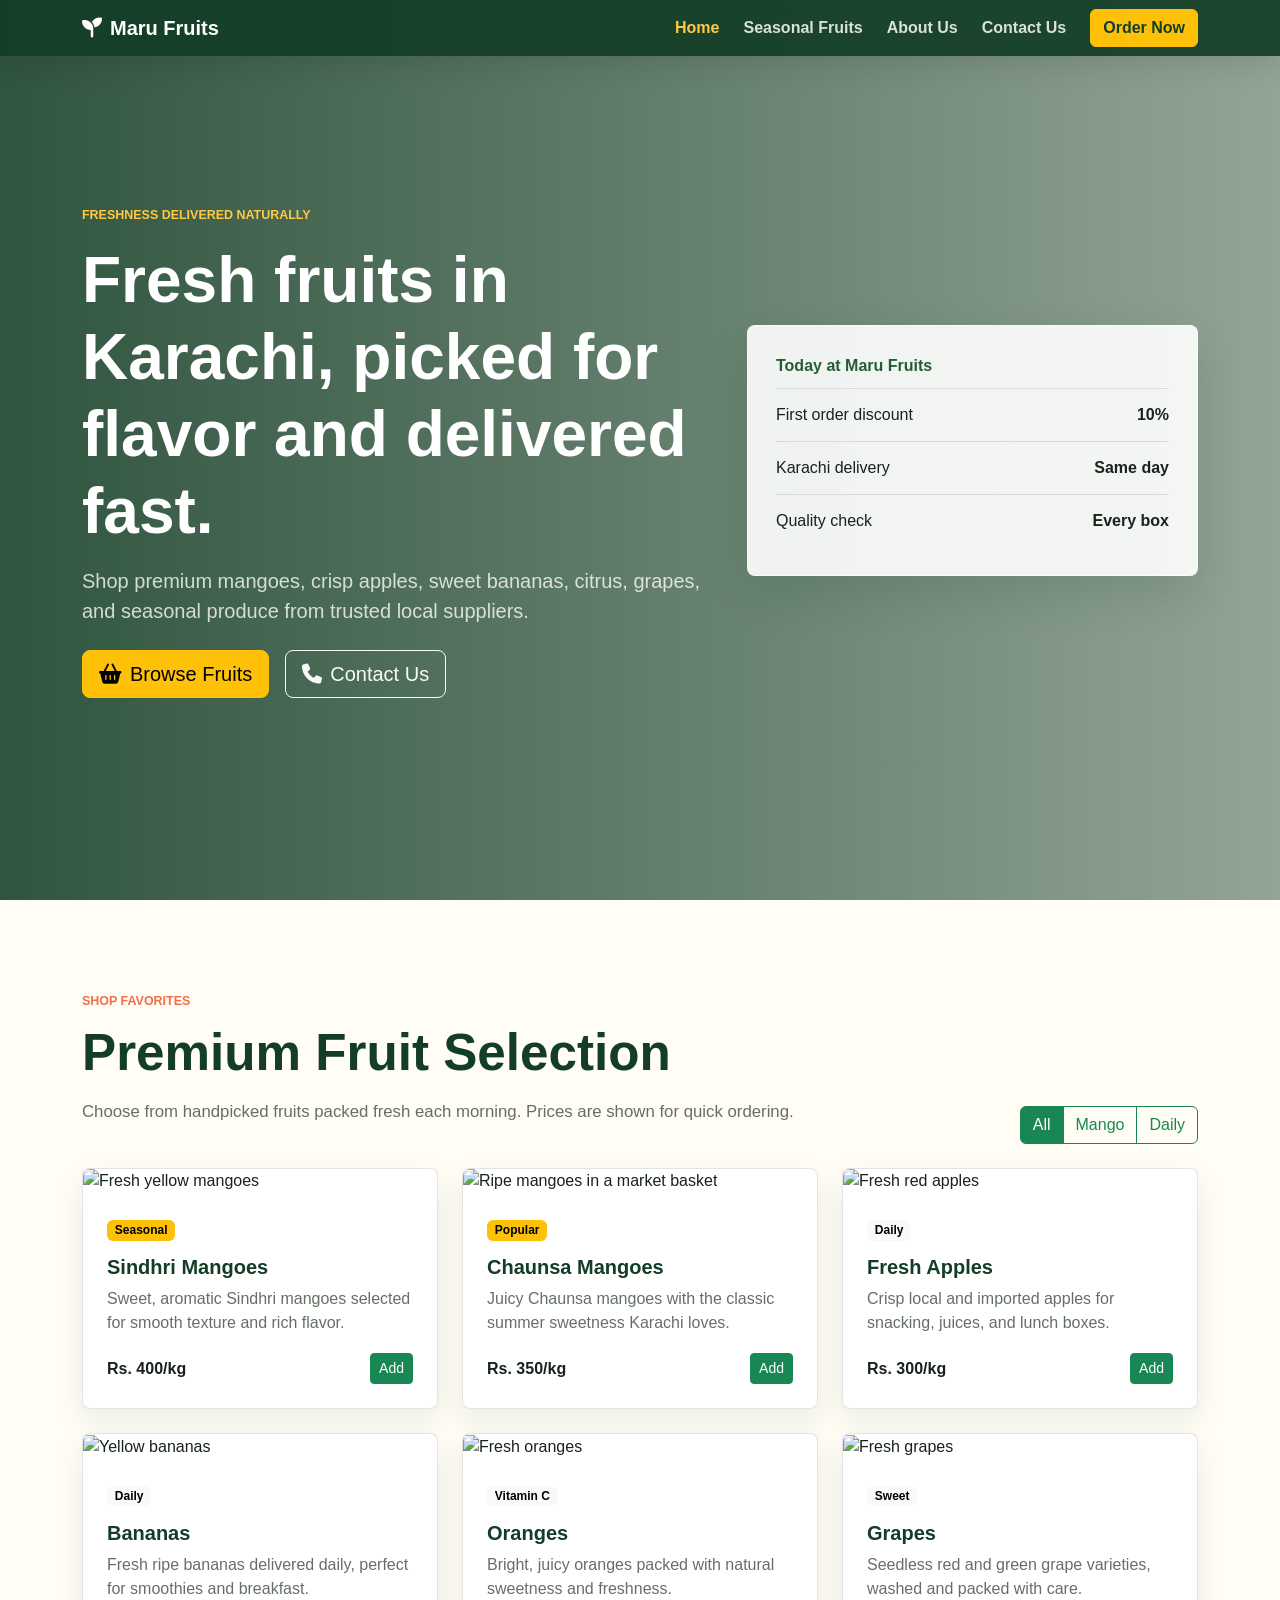
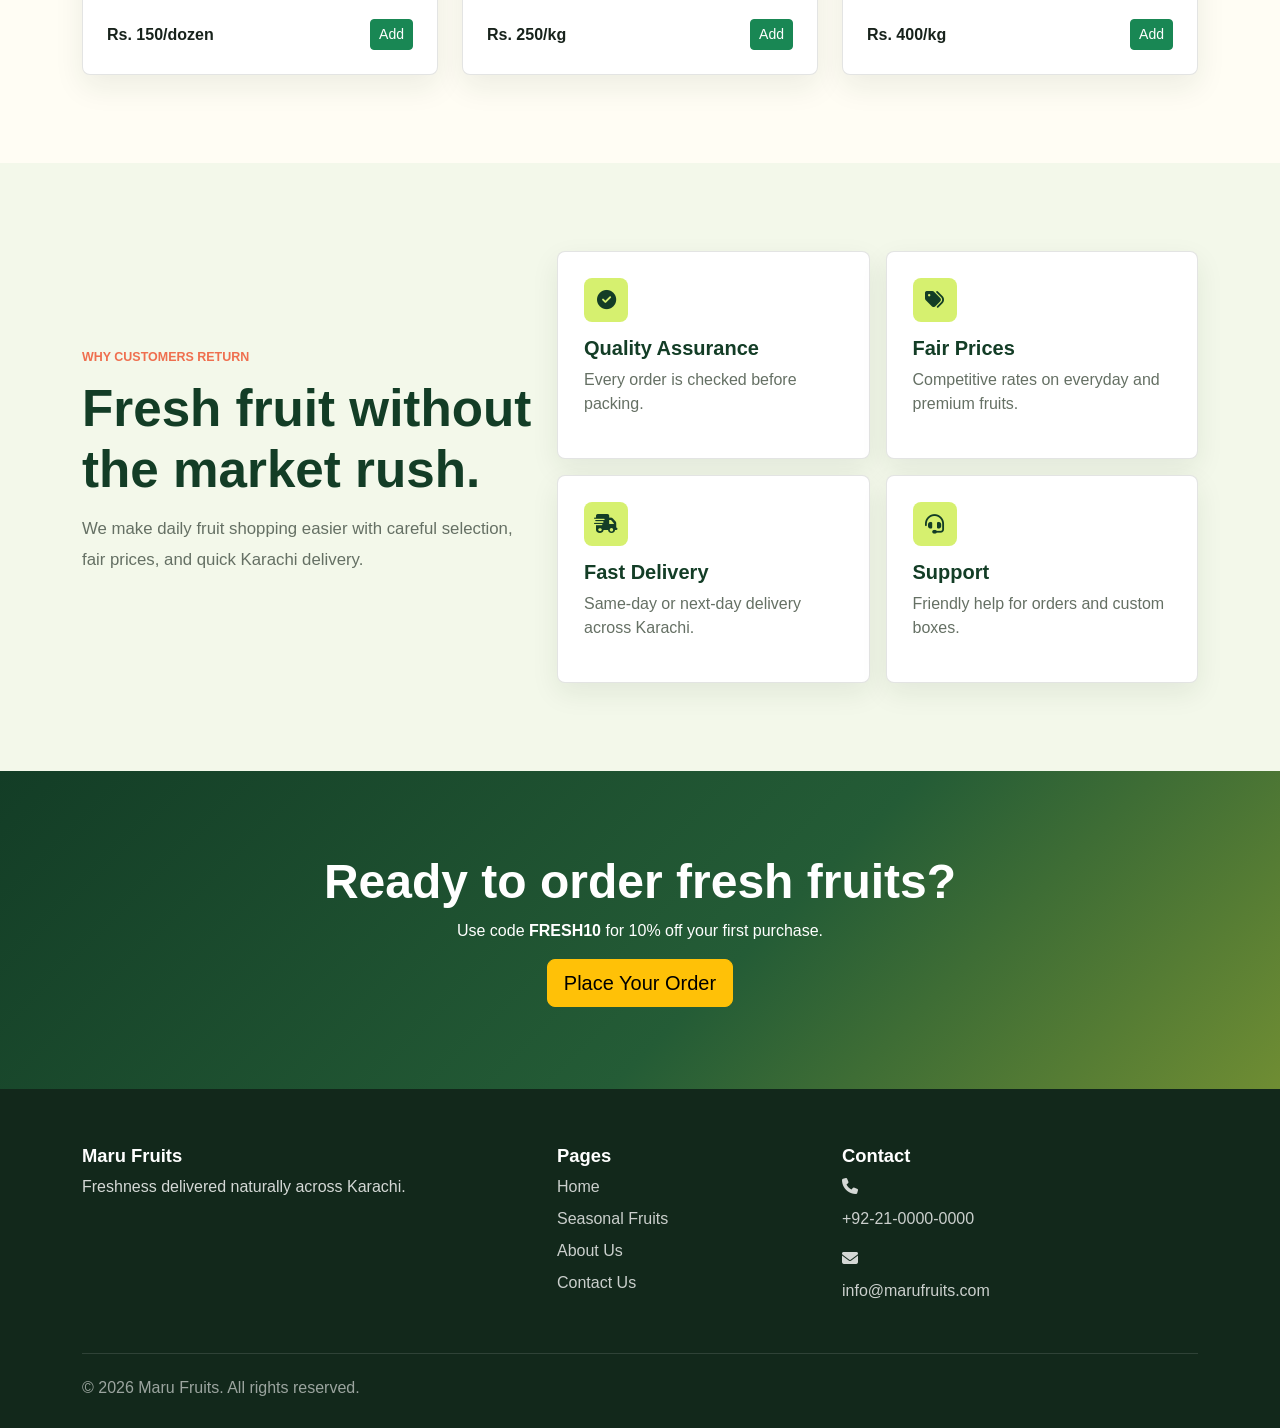
==== index.html @ 50dccb9a "files added" ====
<!DOCTYPE html>
<html lang="en">
<head>
    <meta charset="UTF-8">
    <meta name="viewport" content="width=device-width, initial-scale=1.0">
    <title>Best Fruits Shop in Karachi | Maru Fruits</title>
    <meta name="description" content="Buy fresh fruits online in Karachi at affordable prices. Maru Fruits delivers seasonal fruits, mangoes, and organic produce directly to your home.">
    <meta name="keywords" content="fresh fruits in Karachi, buy fruits online, seasonal fruits, mangoes, organic fruits">
    <meta name="author" content="Maru Fruits">
    <link rel="canonical" href="https://www.marufruits.com/">
    <link href="https://cdn.jsdelivr.net/npm/bootstrap@5.3.3/dist/css/bootstrap.min.css" rel="stylesheet">
    <link rel="stylesheet" href="https://cdnjs.cloudflare.com/ajax/libs/font-awesome/6.5.2/css/all.min.css">
    <link rel="stylesheet" href="styles.css">
</head>
<body>
    <nav class="navbar navbar-expand-lg fixed-top navbar-dark site-nav">
        <div class="container">
            <a class="navbar-brand fw-bold" href="index.html"><i class="fa-solid fa-seedling me-2"></i>Maru Fruits</a>
            <button class="navbar-toggler" type="button" data-bs-toggle="collapse" data-bs-target="#mainNav" aria-controls="mainNav" aria-expanded="false" aria-label="Toggle navigation">
                <span class="navbar-toggler-icon"></span>
            </button>
            <div class="collapse navbar-collapse" id="mainNav">
                <ul class="navbar-nav ms-auto align-items-lg-center gap-lg-2">
                    <li class="nav-item"><a class="nav-link active" href="index.html">Home</a></li>
                    <li class="nav-item"><a class="nav-link" href="seasonal-fruits.html">Seasonal Fruits</a></li>
                    <li class="nav-item"><a class="nav-link" href="about.html">About Us</a></li>
                    <li class="nav-item"><a class="nav-link" href="contact.html">Contact Us</a></li>
                    <li class="nav-item"><a class="btn btn-warning ms-lg-2 nav-order" href="contact.html">Order Now</a></li>
                </ul>
            </div>
        </div>
    </nav>

    <header class="hero home-hero">
        <div class="container">
            <div class="row align-items-center min-vh-100 py-5">
                <div class="col-lg-7 reveal">
                    <span class="eyebrow">Freshness delivered naturally</span>
                    <h1 class="display-3 fw-bold text-white mt-3">Fresh fruits in Karachi, picked for flavor and delivered fast.</h1>
                    <p class="lead text-white-75 mt-3">Shop premium mangoes, crisp apples, sweet bananas, citrus, grapes, and seasonal produce from trusted local suppliers.</p>
                    <div class="d-flex flex-wrap gap-3 mt-4">
                        <a class="btn btn-warning btn-lg" href="#fruits"><i class="fa-solid fa-basket-shopping me-2"></i>Browse Fruits</a>
                        <a class="btn btn-outline-light btn-lg" href="contact.html"><i class="fa-solid fa-phone me-2"></i>Contact Us</a>
                    </div>
                </div>
                <div class="col-lg-5 reveal">
                    <div class="hero-panel">
                        <p class="panel-label">Today at Maru Fruits</p>
                        <div class="d-flex justify-content-between align-items-center">
                            <span>First order discount</span>
                            <strong>10%</strong>
                        </div>
                        <div class="d-flex justify-content-between align-items-center">
                            <span>Karachi delivery</span>
                            <strong>Same day</strong>
                        </div>
                        <div class="d-flex justify-content-between align-items-center">
                            <span>Quality check</span>
                            <strong>Every box</strong>
                        </div>
                    </div>
                </div>
            </div>
        </div>
    </header>

    <main>
        <section class="section-pad" id="fruits">
            <div class="container">
                <div class="row align-items-end mb-4">
                    <div class="col-lg-8 reveal">
                        <span class="section-kicker">Shop favorites</span>
                        <h2 class="section-title">Premium Fruit Selection</h2>
                        <p class="section-copy">Choose from handpicked fruits packed fresh each morning. Prices are shown for quick ordering.</p>
                    </div>
                    <div class="col-lg-4 text-lg-end reveal">
                        <div class="btn-group fruit-filter" role="group" aria-label="Fruit filters">
                            <button class="btn btn-outline-success active" data-filter="all">All</button>
                            <button class="btn btn-outline-success" data-filter="mango">Mango</button>
                            <button class="btn btn-outline-success" data-filter="daily">Daily</button>
                        </div>
                    </div>
                </div>

                <div class="row g-4">
                    <div class="col-md-6 col-lg-4 fruit-item reveal" data-category="mango">
                        <article class="fruit-card">
                            <img src="https://images.unsplash.com/photo-1553279768-865429fa0078?auto=format&fit=crop&w=900&q=80" alt="Fresh yellow mangoes">
                            <div class="fruit-card-body">
                                <span class="badge text-bg-warning">Seasonal</span>
                                <h3>Sindhri Mangoes</h3>
                                <p>Sweet, aromatic Sindhri mangoes selected for smooth texture and rich flavor.</p>
                                <div class="price-row"><strong>Rs. 400/kg</strong><button class="btn btn-sm btn-success add-cart">Add</button></div>
                            </div>
                        </article>
                    </div>
                    <div class="col-md-6 col-lg-4 fruit-item reveal" data-category="mango">
                        <article class="fruit-card">
                            <img src="https://images.unsplash.com/photo-1623930376395-0f3ad22cfac2?auto=format&fit=crop&w=900&q=80" alt="Ripe mangoes in a market basket">
                            <div class="fruit-card-body">
                                <span class="badge text-bg-warning">Popular</span>
                                <h3>Chaunsa Mangoes</h3>
                                <p>Juicy Chaunsa mangoes with the classic summer sweetness Karachi loves.</p>
                                <div class="price-row"><strong>Rs. 350/kg</strong><button class="btn btn-sm btn-success add-cart">Add</button></div>
                            </div>
                        </article>
                    </div>
                    <div class="col-md-6 col-lg-4 fruit-item reveal" data-category="daily">
                        <article class="fruit-card">
                            <img src="https://images.unsplash.com/photo-1560806887-1e4cd0b6cbd6?auto=format&fit=crop&w=900&q=80" alt="Fresh red apples">
                            <div class="fruit-card-body">
                                <span class="badge text-bg-light">Daily</span>
                                <h3>Fresh Apples</h3>
                                <p>Crisp local and imported apples for snacking, juices, and lunch boxes.</p>
                                <div class="price-row"><strong>Rs. 300/kg</strong><button class="btn btn-sm btn-success add-cart">Add</button></div>
                            </div>
                        </article>
                    </div>
                    <div class="col-md-6 col-lg-4 fruit-item reveal" data-category="daily">
                        <article class="fruit-card">
                            <img src="https://images.unsplash.com/photo-1528825871115-3581a5387919?auto=format&fit=crop&w=900&q=80" alt="Yellow bananas">
                            <div class="fruit-card-body">
                                <span class="badge text-bg-light">Daily</span>
                                <h3>Bananas</h3>
                                <p>Fresh ripe bananas delivered daily, perfect for smoothies and breakfast.</p>
                                <div class="price-row"><strong>Rs. 150/dozen</strong><button class="btn btn-sm btn-success add-cart">Add</button></div>
                            </div>
                        </article>
                    </div>
                    <div class="col-md-6 col-lg-4 fruit-item reveal" data-category="daily">
                        <article class="fruit-card">
                            <img src="https://images.unsplash.com/photo-1582979512210-99b6a53386f9?auto=format&fit=crop&w=900&q=80" alt="Fresh oranges">
                            <div class="fruit-card-body">
                                <span class="badge text-bg-light">Vitamin C</span>
                                <h3>Oranges</h3>
                                <p>Bright, juicy oranges packed with natural sweetness and freshness.</p>
                                <div class="price-row"><strong>Rs. 250/kg</strong><button class="btn btn-sm btn-success add-cart">Add</button></div>
                            </div>
                        </article>
                    </div>
                    <div class="col-md-6 col-lg-4 fruit-item reveal" data-category="daily">
                        <article class="fruit-card">
                            <img src="https://images.unsplash.com/photo-1537640538966-79f369143f8f?auto=format&fit=crop&w=900&q=80" alt="Fresh grapes">
                            <div class="fruit-card-body">
                                <span class="badge text-bg-light">Sweet</span>
                                <h3>Grapes</h3>
                                <p>Seedless red and green grape varieties, washed and packed with care.</p>
                                <div class="price-row"><strong>Rs. 400/kg</strong><button class="btn btn-sm btn-success add-cart">Add</button></div>
                            </div>
                        </article>
                    </div>
                </div>
            </div>
        </section>

        <section class="section-pad bg-soft">
            <div class="container">
                <div class="row g-4 align-items-center">
                    <div class="col-lg-5 reveal">
                        <span class="section-kicker">Why customers return</span>
                        <h2 class="section-title">Fresh fruit without the market rush.</h2>
                        <p class="section-copy">We make daily fruit shopping easier with careful selection, fair prices, and quick Karachi delivery.</p>
                    </div>
                    <div class="col-lg-7">
                        <div class="row g-3">
                            <div class="col-sm-6 reveal"><div class="feature-tile"><i class="fa-solid fa-circle-check"></i><h3>Quality Assurance</h3><p>Every order is checked before packing.</p></div></div>
                            <div class="col-sm-6 reveal"><div class="feature-tile"><i class="fa-solid fa-tags"></i><h3>Fair Prices</h3><p>Competitive rates on everyday and premium fruits.</p></div></div>
                            <div class="col-sm-6 reveal"><div class="feature-tile"><i class="fa-solid fa-truck-fast"></i><h3>Fast Delivery</h3><p>Same-day or next-day delivery across Karachi.</p></div></div>
                            <div class="col-sm-6 reveal"><div class="feature-tile"><i class="fa-solid fa-headset"></i><h3>Support</h3><p>Friendly help for orders and custom boxes.</p></div></div>
                        </div>
                    </div>
                </div>
            </div>
        </section>

        <section class="cta-band">
            <div class="container text-center reveal">
                <h2>Ready to order fresh fruits?</h2>
                <p>Use code <strong>FRESH10</strong> for 10% off your first purchase.</p>
                <a class="btn btn-warning btn-lg" href="contact.html">Place Your Order</a>
            </div>
        </section>
    </main>

    <footer class="site-footer">
        <div class="container">
            <div class="row g-4">
                <div class="col-md-5">
                    <h2>Maru Fruits</h2>
                    <p>Freshness delivered naturally across Karachi.</p>
                </div>
                <div class="col-md-3">
                    <h3>Pages</h3>
                    <a href="index.html">Home</a>
                    <a href="seasonal-fruits.html">Seasonal Fruits</a>
                    <a href="about.html">About Us</a>
                    <a href="contact.html">Contact Us</a>
                </div>
                <div class="col-md-4">
                    <h3>Contact</h3>
                    <p><i class="fa-solid fa-phone me-2"></i><a href="tel:+922100000000">+92-21-0000-0000</a></p>
                    <p><i class="fa-solid fa-envelope me-2"></i><a href="mailto:info@marufruits.com">info@marufruits.com</a></p>
                </div>
            </div>
            <div class="footer-bottom">&copy; 2026 Maru Fruits. All rights reserved.</div>
        </div>
    </footer>

    <div class="toast-container position-fixed bottom-0 end-0 p-3">
        <div id="cartToast" class="toast" role="status" aria-live="polite" aria-atomic="true">
            <div class="toast-body">Added to your fruit basket.</div>
        </div>
    </div>

    <script src="https://cdn.jsdelivr.net/npm/bootstrap@5.3.3/dist/js/bootstrap.bundle.min.js"></script>
    <script src="script.js"></script>
    <script type="application/ld+json">
    {
        "@context": "https://schema.org",
        "@type": "LocalBusiness",
        "name": "Maru Fruits",
        "description": "Best fruits shop in Karachi offering fresh fruits online at affordable prices",
        "address": {
            "@type": "PostalAddress",
            "addressLocality": "Karachi",
            "addressCountry": "PK"
        },
        "telephone": "+92-21-0000-0000",
        "url": "https://www.marufruits.com"
    }
    </script>
</body>
</html>
---- styles.css ----
:root {
    --leaf: #245c36;
    --leaf-dark: #133d26;
    --lime: #d6f06f;
    --sun: #ffc845;
    --coral: #ef6f4f;
    --cream: #fffdf4;
    --ink: #18231c;
    --muted: #657064;
    --line: rgba(24, 35, 28, 0.12);
    --shadow: 0 18px 45px rgba(18, 55, 35, 0.14);
}

body {
    color: var(--ink);
    background: var(--cream);
    font-family: "Segoe UI", Arial, sans-serif;
}

.site-nav {
    background: rgba(19, 61, 38, 0.92);
    backdrop-filter: blur(14px);
    box-shadow: 0 8px 30px rgba(0, 0, 0, 0.12);
}

.site-nav .nav-link {
    color: rgba(255, 255, 255, 0.84);
    font-weight: 600;
}

.site-nav .nav-link:hover,
.site-nav .nav-link.active {
    color: var(--sun);
}

.nav-order {
    color: var(--leaf-dark);
    font-weight: 800;
}

.hero {
    position: relative;
    background-image: linear-gradient(90deg, rgba(19, 61, 38, 0.88), rgba(19, 61, 38, 0.46)), url("https://images.unsplash.com/photo-1610832958506-aa56368176cf?auto=format&fit=crop&w=1800&q=80");
    background-size: cover;
    background-position: center;
}

.home-hero {
    min-height: 720px;
}

.page-hero {
    min-height: 470px;
    padding: 150px 0 90px;
    color: #fff;
    background-size: cover;
    background-position: center;
    position: relative;
}

.seasonal-hero {
    background-image: linear-gradient(90deg, rgba(19, 61, 38, 0.88), rgba(239, 111, 79, 0.35)), url("https://images.unsplash.com/photo-1573246123716-6b1782bfc499?auto=format&fit=crop&w=1800&q=80");
}

.about-hero {
    background-image: linear-gradient(90deg, rgba(19, 61, 38, 0.88), rgba(214, 240, 111, 0.24)), url("https://images.unsplash.com/photo-1542838132-92c53300491e?auto=format&fit=crop&w=1800&q=80");
}

.contact-hero {
    background-image: linear-gradient(90deg, rgba(19, 61, 38, 0.9), rgba(36, 92, 54, 0.46)), url("https://images.unsplash.com/photo-1488459716781-31db52582fe9?auto=format&fit=crop&w=1800&q=80");
}

.page-hero h1 {
    max-width: 820px;
    font-size: clamp(2.4rem, 5vw, 4.6rem);
    font-weight: 800;
}

.page-hero p {
    max-width: 640px;
    color: rgba(255, 255, 255, 0.84);
    font-size: 1.2rem;
}

.text-white-75 {
    color: rgba(255, 255, 255, 0.78);
}

.eyebrow,
.section-kicker {
    display: inline-flex;
    align-items: center;
    gap: 8px;
    color: var(--sun);
    font-weight: 800;
    letter-spacing: 0;
    text-transform: uppercase;
    font-size: 0.78rem;
}

.section-kicker {
    color: var(--coral);
}

.hero-panel {
    background: rgba(255, 255, 255, 0.9);
    border: 1px solid rgba(255, 255, 255, 0.55);
    border-radius: 8px;
    padding: 28px;
    box-shadow: var(--shadow);
}

.hero-panel > div {
    padding: 14px 0;
    border-top: 1px solid var(--line);
}

.panel-label {
    color: var(--leaf);
    font-weight: 800;
    margin-bottom: 10px;
}

.section-pad {
    padding: 88px 0;
}

.section-title {
    font-weight: 850;
    color: var(--leaf-dark);
    font-size: clamp(2rem, 4vw, 3.2rem);
    margin: 10px 0 14px;
}

.section-copy {
    color: var(--muted);
    font-size: 1.05rem;
    line-height: 1.8;
}

.bg-soft {
    background: #f3f8ea;
}

.fruit-card {
    height: 100%;
    background: #fff;
    border: 1px solid var(--line);
    border-radius: 8px;
    overflow: hidden;
    box-shadow: 0 12px 30px rgba(20, 52, 30, 0.08);
    transition: transform 0.25s ease, box-shadow 0.25s ease;
}

.fruit-card:hover {
    transform: translateY(-8px);
    box-shadow: var(--shadow);
}

.fruit-card img {
    width: 100%;
    height: 245px;
    object-fit: cover;
}

.fruit-card-body {
    padding: 24px;
}

.fruit-card h3,
.feature-tile h3 {
    color: var(--leaf-dark);
    font-size: 1.25rem;
    font-weight: 800;
    margin: 14px 0 8px;
}

.fruit-card p,
.feature-tile p {
    color: var(--muted);
}

.price-row {
    display: flex;
    align-items: center;
    justify-content: space-between;
    gap: 16px;
    margin-top: 18px;
}

.feature-tile,
.contact-card,
.order-form,
.stat-box {
    background: #fff;
    border: 1px solid var(--line);
    border-radius: 8px;
    padding: 26px;
    box-shadow: 0 10px 28px rgba(20, 52, 30, 0.08);
}

.feature-tile i {
    width: 44px;
    height: 44px;
    display: inline-grid;
    place-items: center;
    color: var(--leaf-dark);
    background: var(--lime);
    border-radius: 8px;
    font-size: 1.2rem;
}

.feature-tile.tall {
    min-height: 240px;
}

.cta-band {
    padding: 82px 0;
    color: #fff;
    background: linear-gradient(135deg, var(--leaf-dark), var(--leaf) 58%, #6f8d33);
}

.cta-band h2 {
    font-size: clamp(2rem, 4vw, 3rem);
    font-weight: 850;
}

.season-pill {
    display: inline-block;
    padding: 8px 12px;
    border-radius: 999px;
    font-size: 0.82rem;
    font-weight: 800;
}

.season-pill.summer {
    background: #fff1bd;
    color: #825b00;
}

.season-pill.winter {
    background: #e7f3ff;
    color: #0b578c;
}

.story-img {
    width: 100%;
    min-height: 420px;
    object-fit: cover;
    border-radius: 8px;
    box-shadow: var(--shadow);
}

.stat-box strong {
    display: block;
    color: var(--leaf);
    font-size: clamp(2rem, 5vw, 3.4rem);
    line-height: 1;
}

.stat-box span {
    color: var(--muted);
    font-weight: 700;
}

.contact-card h2 {
    color: var(--leaf-dark);
    font-weight: 850;
}

.contact-line {
    display: flex;
    align-items: center;
    gap: 12px;
    padding: 14px 0;
    border-top: 1px solid var(--line);
}

.contact-line i {
    color: var(--coral);
}

.contact-line a,
.site-footer a {
    color: inherit;
    text-decoration: none;
}

.form-note {
    color: var(--muted);
}

.site-footer {
    background: #12281b;
    color: rgba(255, 255, 255, 0.82);
    padding: 56px 0 28px;
}

.site-footer h2,
.site-footer h3 {
    color: #fff;
    font-weight: 800;
    font-size: 1.15rem;
}

.site-footer a {
    display: block;
    margin: 8px 0;
    color: rgba(255, 255, 255, 0.78);
}

.site-footer a:hover {
    color: var(--sun);
}

.footer-bottom {
    border-top: 1px solid rgba(255, 255, 255, 0.12);
    margin-top: 34px;
    padding-top: 22px;
    color: rgba(255, 255, 255, 0.58);
}

.reveal {
    opacity: 0;
    transform: translateY(22px);
    transition: opacity 0.65s ease, transform 0.65s ease;
}

.reveal.is-visible {
    opacity: 1;
    transform: translateY(0);
}

@media (max-width: 991px) {
    .home-hero {
        min-height: auto;
        padding-top: 96px;
    }

    .hero-panel {
        margin-top: 32px;
    }

    .section-pad {
        padding: 64px 0;
    }
}

@media (max-width: 575px) {
    .fruit-card img {
        height: 210px;
    }

    .price-row {
        align-items: stretch;
        flex-direction: column;
    }

    .fruit-filter {
        width: 100%;
    }

    .fruit-filter .btn {
        flex: 1;
    }
}
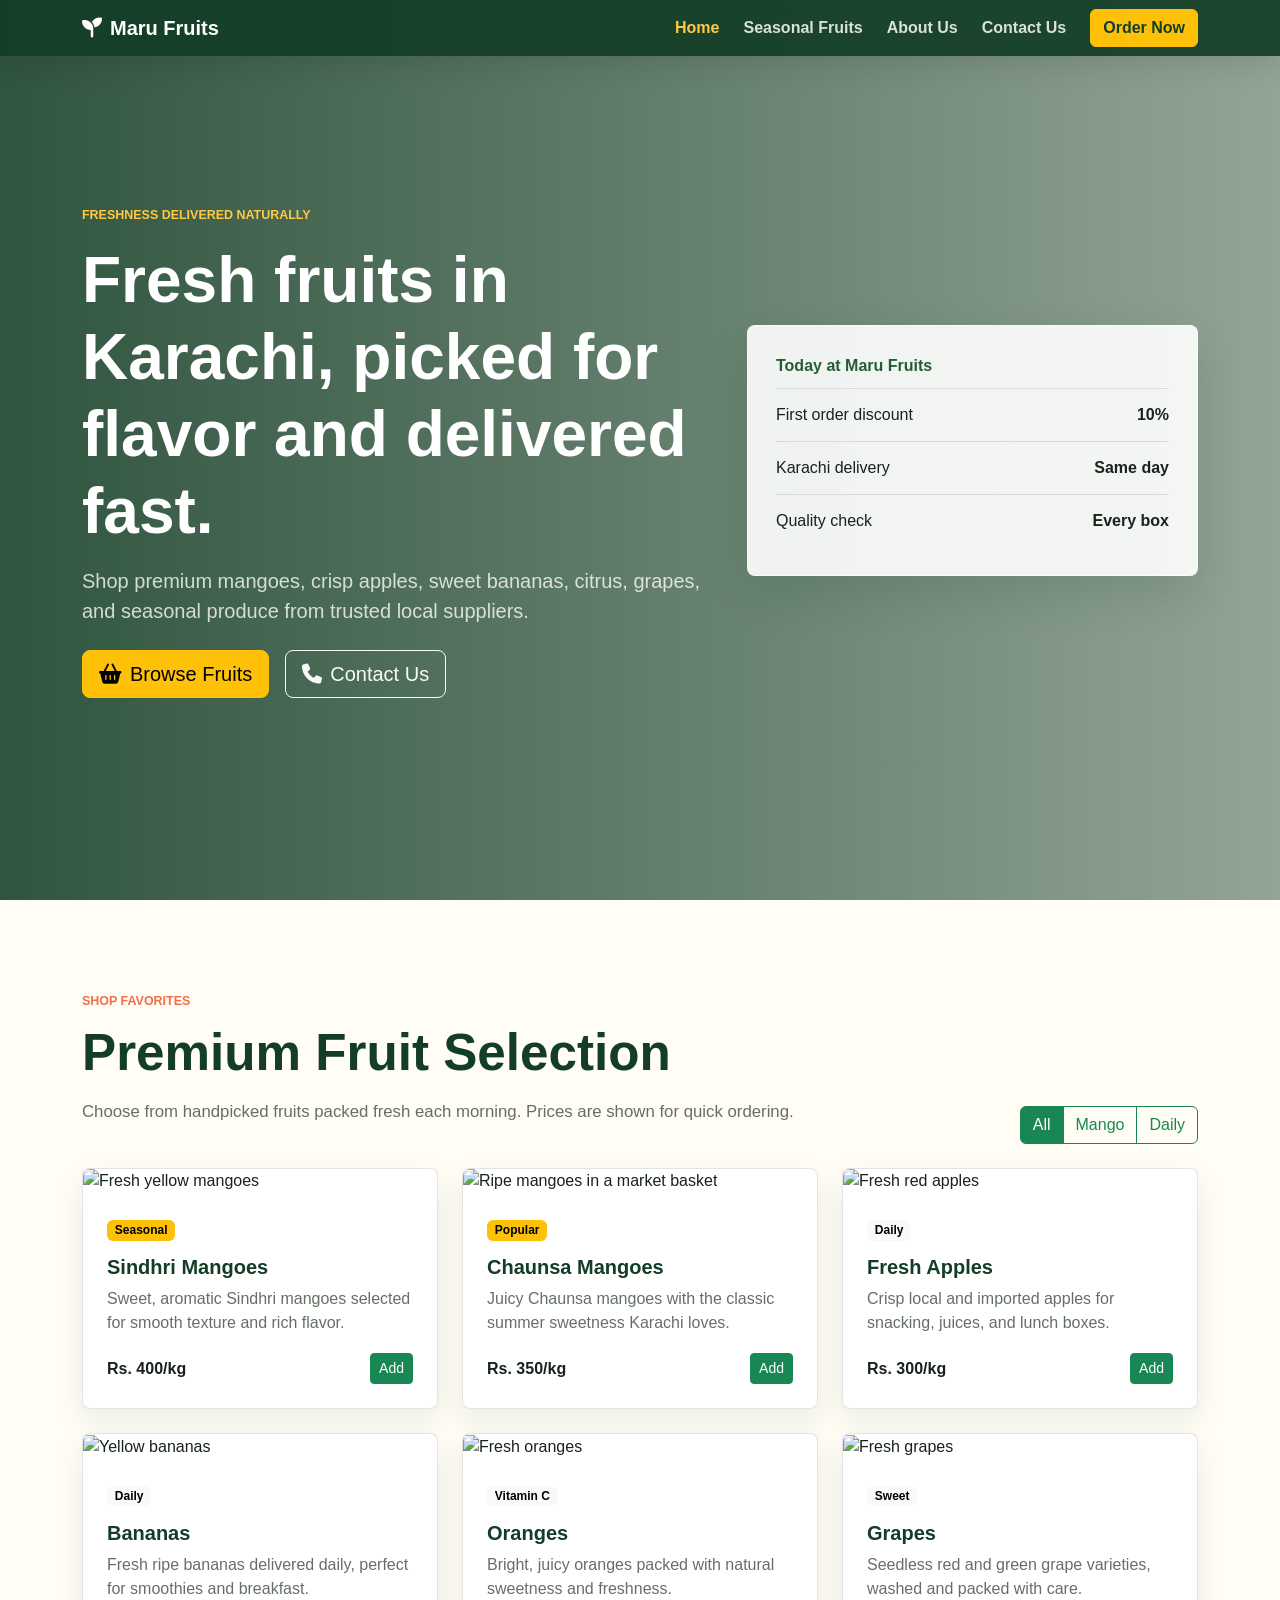
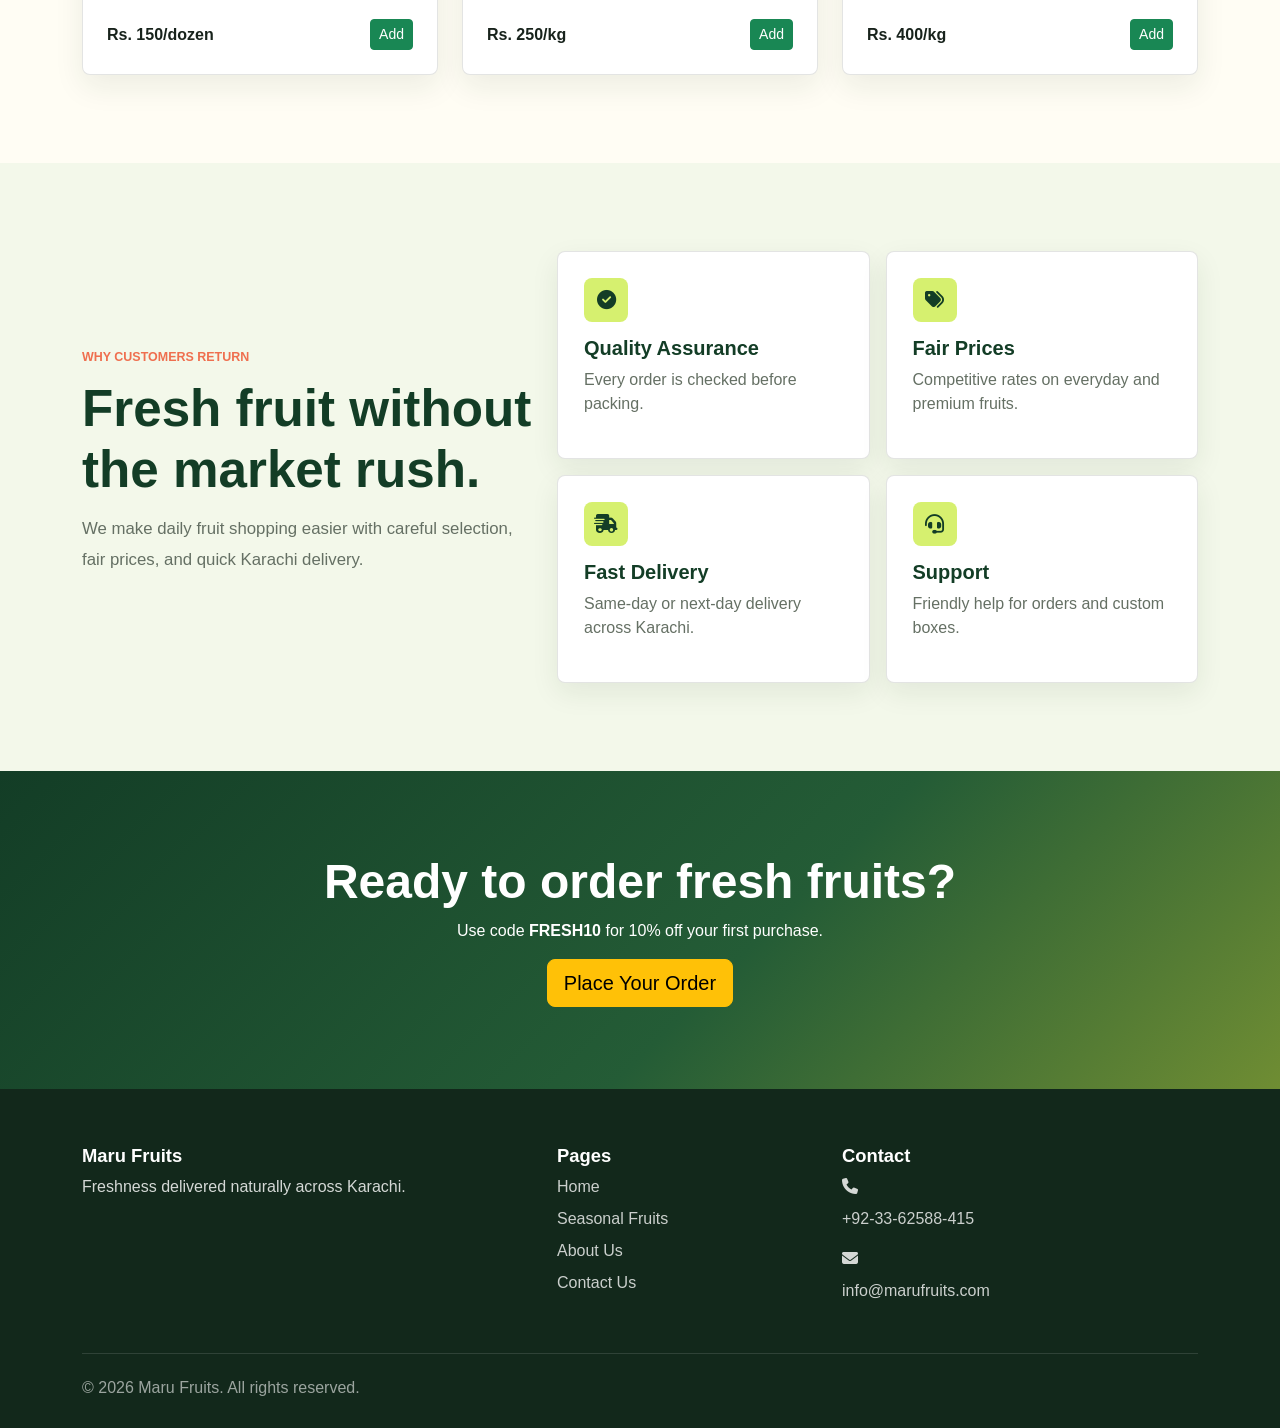
==== commit 404a0ce4: "add contact.html and index.html" ====
--- a/index.html
+++ b/index.html
@@ -4,6 +4,7 @@
     <meta charset="UTF-8">
     <meta name="viewport" content="width=device-width, initial-scale=1.0">
     <title>Best Fruits Shop in Karachi | Maru Fruits</title>
+    <link rel="icon" type="image/jpeg" href="maru logo.png">
     <meta name="description" content="Buy fresh fruits online in Karachi at affordable prices. Maru Fruits delivers seasonal fruits, mangoes, and organic produce directly to your home.">
     <meta name="keywords" content="fresh fruits in Karachi, buy fruits online, seasonal fruits, mangoes, organic fruits">
     <meta name="author" content="Maru Fruits">
@@ -11,6 +12,7 @@
     <link href="https://cdn.jsdelivr.net/npm/bootstrap@5.3.3/dist/css/bootstrap.min.css" rel="stylesheet">
     <link rel="stylesheet" href="https://cdnjs.cloudflare.com/ajax/libs/font-awesome/6.5.2/css/all.min.css">
     <link rel="stylesheet" href="styles.css">
+    <meta name="google-site-verification" content="80NrU_7lI0ysiicGB_iVh7uTqE8WxCh7lCbpcFB4qOg" />
 </head>
 <body>
     <nav class="navbar navbar-expand-lg fixed-top navbar-dark site-nav">
@@ -198,7 +200,7 @@
                 </div>
                 <div class="col-md-4">
                     <h3>Contact</h3>
-                    <p><i class="fa-solid fa-phone me-2"></i><a href="tel:+922100000000">+92-21-0000-0000</a></p>
+                    <p><i class="fa-solid fa-phone me-2"></i><a href="tel:+923362588415">+92-33-62588-415</a></p>
                     <p><i class="fa-solid fa-envelope me-2"></i><a href="mailto:info@marufruits.com">info@marufruits.com</a></p>
                 </div>
             </div>
@@ -225,7 +227,7 @@
             "addressLocality": "Karachi",
             "addressCountry": "PK"
         },
-        "telephone": "+92-21-0000-0000",
+        "telephone": "+92-33-62588-415",
         "url": "https://www.marufruits.com"
     }
     </script>
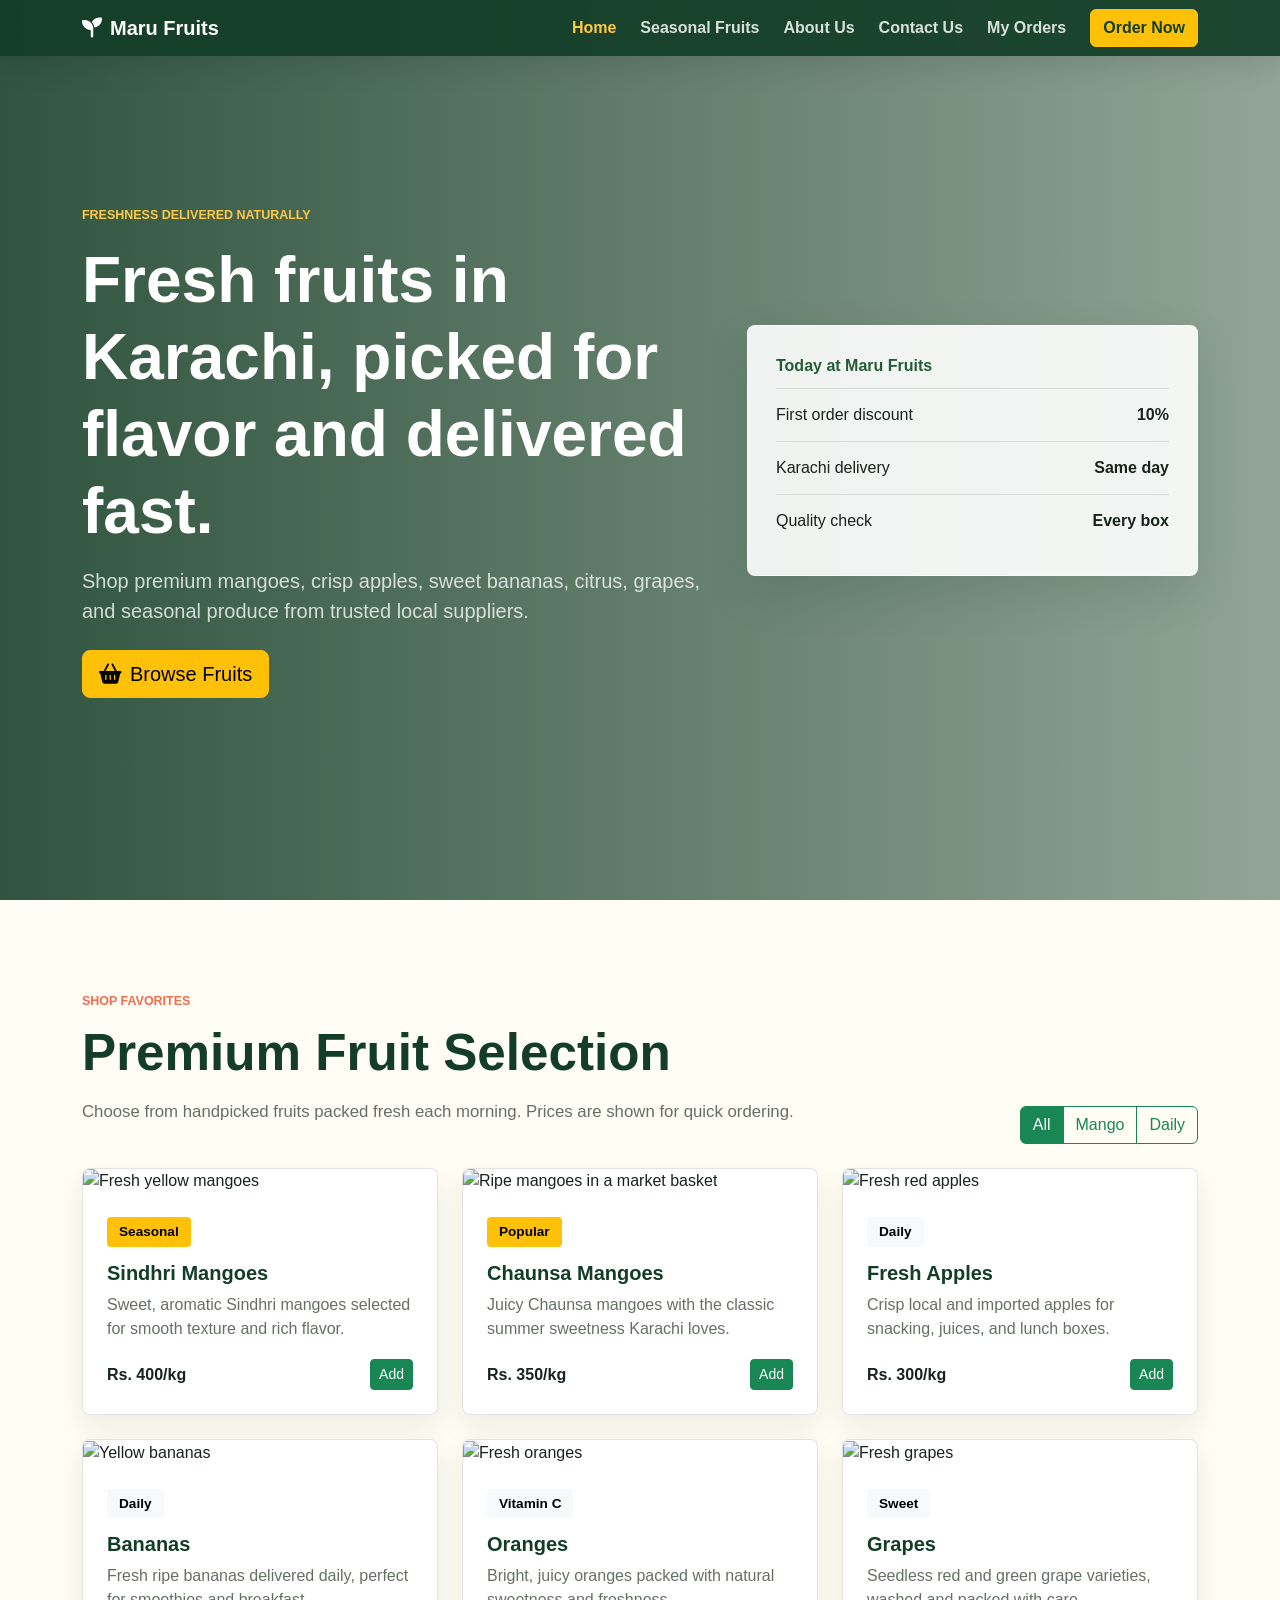
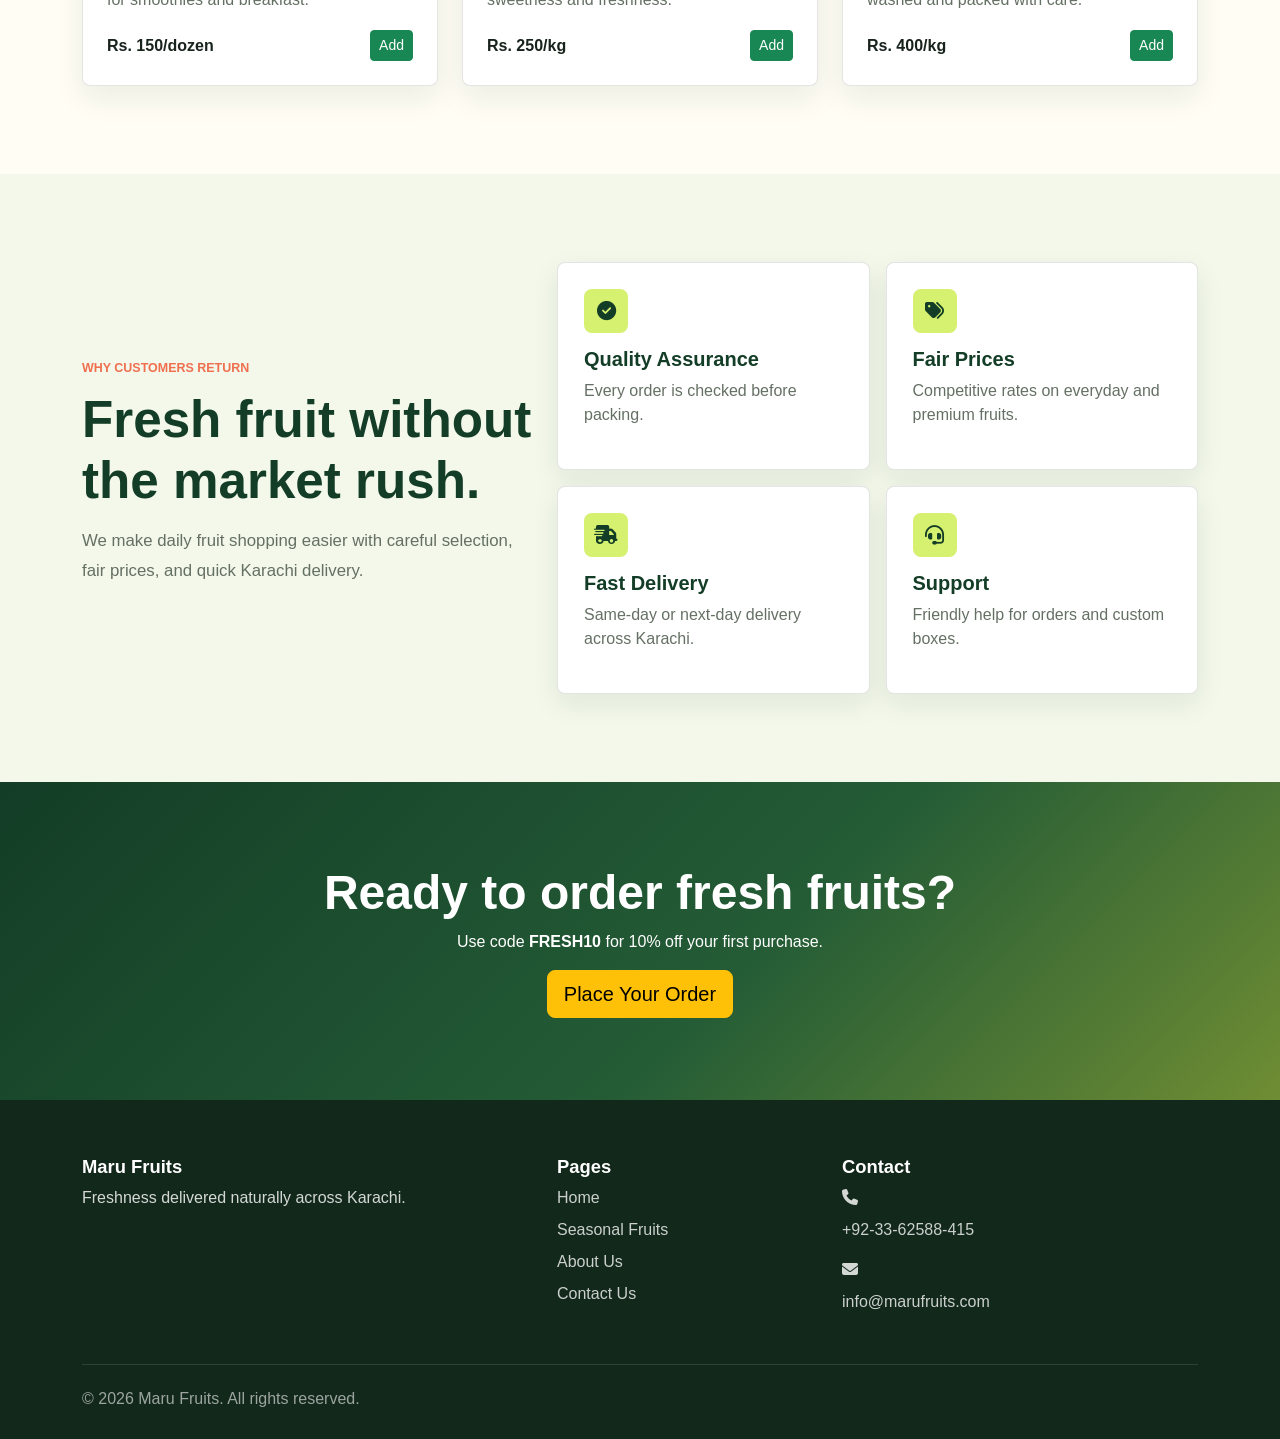
==== commit 9eececca: "add order page" ====
--- a/index.html
+++ b/index.html
@@ -4,14 +4,14 @@
     <meta charset="UTF-8">
     <meta name="viewport" content="width=device-width, initial-scale=1.0">
     <title>Best Fruits Shop in Karachi | Maru Fruits</title>
-    <link rel="icon" type="image/jpeg" href="maru logo.png">
+    <link rel="icon" type="image/jpeg" href="assets/images/maru-logo.png">
     <meta name="description" content="Buy fresh fruits online in Karachi at affordable prices. Maru Fruits delivers seasonal fruits, mangoes, and organic produce directly to your home.">
     <meta name="keywords" content="fresh fruits in Karachi, buy fruits online, seasonal fruits, mangoes, organic fruits">
     <meta name="author" content="Maru Fruits">
     <link rel="canonical" href="https://www.marufruits.com/">
     <link href="https://cdn.jsdelivr.net/npm/bootstrap@5.3.3/dist/css/bootstrap.min.css" rel="stylesheet">
     <link rel="stylesheet" href="https://cdnjs.cloudflare.com/ajax/libs/font-awesome/6.5.2/css/all.min.css">
-    <link rel="stylesheet" href="styles.css">
+    <link rel="stylesheet" href="assets/css/styles.css">
     <meta name="google-site-verification" content="80NrU_7lI0ysiicGB_iVh7uTqE8WxCh7lCbpcFB4qOg" />
 </head>
 <body>
@@ -24,10 +24,11 @@
             <div class="collapse navbar-collapse" id="mainNav">
                 <ul class="navbar-nav ms-auto align-items-lg-center gap-lg-2">
                     <li class="nav-item"><a class="nav-link active" href="index.html">Home</a></li>
-                    <li class="nav-item"><a class="nav-link" href="seasonal-fruits.html">Seasonal Fruits</a></li>
-                    <li class="nav-item"><a class="nav-link" href="about.html">About Us</a></li>
-                    <li class="nav-item"><a class="nav-link" href="contact.html">Contact Us</a></li>
-                    <li class="nav-item"><a class="btn btn-warning ms-lg-2 nav-order" href="contact.html">Order Now</a></li>
+                    <li class="nav-item"><a class="nav-link" href="pages/seasonal-fruits.html">Seasonal Fruits</a></li>
+                    <li class="nav-item"><a class="nav-link" href="pages/about.html">About Us</a></li>
+                    <li class="nav-item"><a class="nav-link" href="pages/contact.html">Contact Us</a></li>
+                    <li class="nav-item"><a class="nav-link" href="pages/orders.html">My Orders</a></li>
+                    <li class="nav-item"><a class="btn btn-warning ms-lg-2 nav-order" href="pages/orders.html">Order Now</a></li>
                 </ul>
             </div>
         </div>
@@ -42,7 +43,6 @@
                     <p class="lead text-white-75 mt-3">Shop premium mangoes, crisp apples, sweet bananas, citrus, grapes, and seasonal produce from trusted local suppliers.</p>
                     <div class="d-flex flex-wrap gap-3 mt-4">
                         <a class="btn btn-warning btn-lg" href="#fruits"><i class="fa-solid fa-basket-shopping me-2"></i>Browse Fruits</a>
-                        <a class="btn btn-outline-light btn-lg" href="contact.html"><i class="fa-solid fa-phone me-2"></i>Contact Us</a>
                     </div>
                 </div>
                 <div class="col-lg-5 reveal">
@@ -179,7 +179,7 @@
             <div class="container text-center reveal">
                 <h2>Ready to order fresh fruits?</h2>
                 <p>Use code <strong>FRESH10</strong> for 10% off your first purchase.</p>
-                <a class="btn btn-warning btn-lg" href="contact.html">Place Your Order</a>
+                <a class="btn btn-warning btn-lg" href="pages/orders.html">Place Your Order</a>
             </div>
         </section>
     </main>
@@ -194,9 +194,9 @@
                 <div class="col-md-3">
                     <h3>Pages</h3>
                     <a href="index.html">Home</a>
-                    <a href="seasonal-fruits.html">Seasonal Fruits</a>
-                    <a href="about.html">About Us</a>
-                    <a href="contact.html">Contact Us</a>
+                    <a href="pages/seasonal-fruits.html">Seasonal Fruits</a>
+                    <a href="pages/about.html">About Us</a>
+                    <a href="pages/contact.html">Contact Us</a>
                 </div>
                 <div class="col-md-4">
                     <h3>Contact</h3>
@@ -215,7 +215,7 @@
     </div>
 
     <script src="https://cdn.jsdelivr.net/npm/bootstrap@5.3.3/dist/js/bootstrap.bundle.min.js"></script>
-    <script src="script.js"></script>
+    <script src="assets/js/script.js"></script>
     <script type="application/ld+json">
     {
         "@context": "https://schema.org",
--- a/assets/css/styles.css
+++ b/assets/css/styles.css
@@ -0,0 +1,417 @@
+:root {
+    --leaf: #245c36;
+    --leaf-dark: #133d26;
+    --lime: #d6f06f;
+    --sun: #ffc845;
+    --coral: #ef6f4f;
+    --cream: #fffdf4;
+    --ink: #18231c;
+    --muted: #657064;
+    --line: rgba(24, 35, 28, 0.12);
+    --shadow: 0 18px 45px rgba(18, 55, 35, 0.14);
+}
+
+body {
+    color: var(--ink);
+    background: var(--cream);
+    font-family: "Segoe UI", Arial, sans-serif;
+}
+
+.site-nav {
+    background: rgba(19, 61, 38, 0.92);
+    backdrop-filter: blur(14px);
+    box-shadow: 0 8px 30px rgba(0, 0, 0, 0.12);
+}
+
+.site-nav .nav-link {
+    color: rgba(255, 255, 255, 0.84);
+    font-weight: 600;
+}
+
+.site-nav .nav-link:hover,
+.site-nav .nav-link.active {
+    color: var(--sun);
+}
+
+.nav-order {
+    color: var(--leaf-dark);
+    font-weight: 800;
+}
+
+.hero {
+    position: relative;
+    background-image: linear-gradient(90deg, rgba(19, 61, 38, 0.88), rgba(19, 61, 38, 0.46)), url("https://images.unsplash.com/photo-1610832958506-aa56368176cf?auto=format&fit=crop&w=1800&q=80");
+    background-size: cover;
+    background-position: center;
+}
+
+.home-hero {
+    min-height: 720px;
+}
+
+.page-hero {
+    min-height: 470px;
+    padding: 150px 0 90px;
+    color: #fff;
+    background-size: cover;
+    background-position: center;
+    position: relative;
+}
+
+.seasonal-hero {
+    background-image: linear-gradient(90deg, rgba(19, 61, 38, 0.88), rgba(239, 111, 79, 0.35)), url("https://images.unsplash.com/photo-1573246123716-6b1782bfc499?auto=format&fit=crop&w=1800&q=80");
+}
+
+.about-hero {
+    background-image: linear-gradient(90deg, rgba(19, 61, 38, 0.88), rgba(214, 240, 111, 0.24)), url("https://images.unsplash.com/photo-1542838132-92c53300491e?auto=format&fit=crop&w=1800&q=80");
+}
+
+.contact-hero {
+    background-image: linear-gradient(90deg, rgba(19, 61, 38, 0.9), rgba(36, 92, 54, 0.46)), url("https://images.unsplash.com/photo-1488459716781-31db52582fe9?auto=format&fit=crop&w=1800&q=80");
+}
+
+.page-hero h1 {
+    max-width: 820px;
+    font-size: clamp(2.4rem, 5vw, 4.6rem);
+    font-weight: 800;
+}
+
+.page-hero p {
+    max-width: 640px;
+    color: rgba(255, 255, 255, 0.84);
+    font-size: 1.2rem;
+}
+
+.text-white-75 {
+    color: rgba(255, 255, 255, 0.78);
+}
+
+.eyebrow,
+.section-kicker {
+    display: inline-flex;
+    align-items: center;
+    gap: 8px;
+    color: var(--sun);
+    font-weight: 800;
+    letter-spacing: 0;
+    text-transform: uppercase;
+    font-size: 0.78rem;
+}
+
+.section-kicker {
+    color: var(--coral);
+}
+
+.hero-panel {
+    background: rgba(255, 255, 255, 0.9);
+    border: 1px solid rgba(255, 255, 255, 0.55);
+    border-radius: 8px;
+    padding: 28px;
+    box-shadow: var(--shadow);
+}
+
+.hero-panel > div {
+    padding: 14px 0;
+    border-top: 1px solid var(--line);
+}
+
+.panel-label {
+    color: var(--leaf);
+    font-weight: 800;
+    margin-bottom: 10px;
+}
+
+.section-pad {
+    padding: 88px 0;
+}
+
+.section-title {
+    font-weight: 850;
+    color: var(--leaf-dark);
+    font-size: clamp(2rem, 4vw, 3.2rem);
+    margin: 10px 0 14px;
+}
+
+.section-copy {
+    color: var(--muted);
+    font-size: 1.05rem;
+    line-height: 1.8;
+}
+
+.bg-soft {
+    background: #f3f8ea;
+}
+
+.fruit-card {
+    height: 100%;
+    background: #fff;
+    border: 1px solid var(--line);
+    border-radius: 8px;
+    overflow: hidden;
+    box-shadow: 0 12px 30px rgba(20, 52, 30, 0.08);
+    transition: transform 0.25s ease, box-shadow 0.25s ease;
+}
+
+.fruit-card:hover {
+    transform: translateY(-8px);
+    box-shadow: var(--shadow);
+}
+
+.fruit-card img {
+    width: 100%;
+    height: 245px;
+    object-fit: cover;
+}
+
+.fruit-card-body {
+    padding: 24px;
+}
+
+.fruit-card h3,
+.feature-tile h3 {
+    color: var(--leaf-dark);
+    font-size: 1.25rem;
+    font-weight: 800;
+    margin: 14px 0 8px;
+}
+
+.fruit-card p,
+.feature-tile p {
+    color: var(--muted);
+}
+
+.price-row {
+    display: flex;
+    align-items: center;
+    justify-content: space-between;
+    gap: 16px;
+    margin-top: 18px;
+}
+
+.feature-tile,
+.contact-card,
+.order-form,
+.stat-box {
+    background: #fff;
+    border: 1px solid var(--line);
+    border-radius: 8px;
+    padding: 26px;
+    box-shadow: 0 10px 28px rgba(20, 52, 30, 0.08);
+}
+
+.feature-tile i {
+    width: 44px;
+    height: 44px;
+    display: inline-grid;
+    place-items: center;
+    color: var(--leaf-dark);
+    background: var(--lime);
+    border-radius: 8px;
+    font-size: 1.2rem;
+}
+
+.feature-tile.tall {
+    min-height: 240px;
+}
+
+.cta-band {
+    padding: 82px 0;
+    color: #fff;
+    background: linear-gradient(135deg, var(--leaf-dark), var(--leaf) 58%, #6f8d33);
+}
+
+.cta-band h2 {
+    font-size: clamp(2rem, 4vw, 3rem);
+    font-weight: 850;
+}
+
+.season-pill {
+    display: inline-block;
+    padding: 8px 12px;
+    border-radius: 999px;
+    font-size: 0.82rem;
+    font-weight: 800;
+}
+
+.season-pill.summer {
+    background: #fff1bd;
+    color: #825b00;
+}
+
+.season-pill.winter {
+    background: #e7f3ff;
+    color: #0b578c;
+}
+
+.story-img {
+    width: 100%;
+    min-height: 420px;
+    object-fit: cover;
+    border-radius: 8px;
+    box-shadow: var(--shadow);
+}
+
+.stat-box strong {
+    display: block;
+    color: var(--leaf);
+    font-size: clamp(2rem, 5vw, 3.4rem);
+    line-height: 1;
+}
+
+.stat-box span {
+    color: var(--muted);
+    font-weight: 700;
+}
+
+.contact-card h2 {
+    color: var(--leaf-dark);
+    font-weight: 850;
+}
+
+.contact-line {
+    display: flex;
+    align-items: center;
+    gap: 12px;
+    padding: 14px 0;
+    border-top: 1px solid var(--line);
+}
+
+.contact-line i {
+    color: var(--coral);
+}
+
+.contact-line a,
+.site-footer a {
+    color: inherit;
+    text-decoration: none;
+}
+
+.form-note {
+    color: var(--muted);
+}
+
+.order-form .alert {
+    margin-bottom: 1rem;
+}
+
+.site-footer {
+    background: #12281b;
+    color: rgba(255, 255, 255, 0.82);
+    padding: 56px 0 28px;
+}
+
+.site-footer h2,
+.site-footer h3 {
+    color: #fff;
+    font-weight: 800;
+    font-size: 1.15rem;
+}
+
+.site-footer a {
+    display: block;
+    margin: 8px 0;
+    color: rgba(255, 255, 255, 0.78);
+}
+
+.site-footer a:hover {
+    color: var(--sun);
+}
+
+.footer-bottom {
+    border-top: 1px solid rgba(255, 255, 255, 0.12);
+    margin-top: 34px;
+    padding-top: 22px;
+    color: rgba(255, 255, 255, 0.58);
+}
+
+/* Orders Page Styles */
+.orders-table {
+    background: #fff;
+    border: 1px solid var(--line);
+    border-radius: 8px;
+    overflow: hidden;
+}
+
+.orders-table thead {
+    background: var(--lime);
+    color: var(--leaf-dark);
+    font-weight: 800;
+}
+
+.orders-table tbody tr:hover {
+    background: var(--cream);
+    box-shadow: inset 0 0 0 1px var(--line);
+}
+
+.orders-table td {
+    vertical-align: middle;
+    border-bottom: 1px solid var(--line);
+    padding: 16px;
+}
+
+.badge {
+    padding: 8px 12px;
+    border-radius: 4px;
+    font-weight: 700;
+    font-size: 0.85rem;
+}
+
+.modal-content {
+    border: 1px solid var(--line);
+    box-shadow: 0 18px 45px rgba(18, 55, 35, 0.14);
+}
+
+.modal-header {
+    background: var(--lime);
+    border-bottom: 1px solid var(--line);
+}
+
+.modal-header h5 {
+    color: var(--leaf-dark);
+    font-weight: 800;
+}
+
+.reveal {
+    opacity: 0;
+    transform: translateY(22px);
+    transition: opacity 0.65s ease, transform 0.65s ease;
+}
+
+.reveal.is-visible {
+    opacity: 1;
+    transform: translateY(0);
+}
+
+@media (max-width: 991px) {
+    .home-hero {
+        min-height: auto;
+        padding-top: 96px;
+    }
+
+    .hero-panel {
+        margin-top: 32px;
+    }
+
+    .section-pad {
+        padding: 64px 0;
+    }
+}
+
+@media (max-width: 575px) {
+    .fruit-card img {
+        height: 210px;
+    }
+
+    .price-row {
+        align-items: stretch;
+        flex-direction: column;
+    }
+
+    .fruit-filter {
+        width: 100%;
+    }
+
+    .fruit-filter .btn {
+        flex: 1;
+    }
+}
